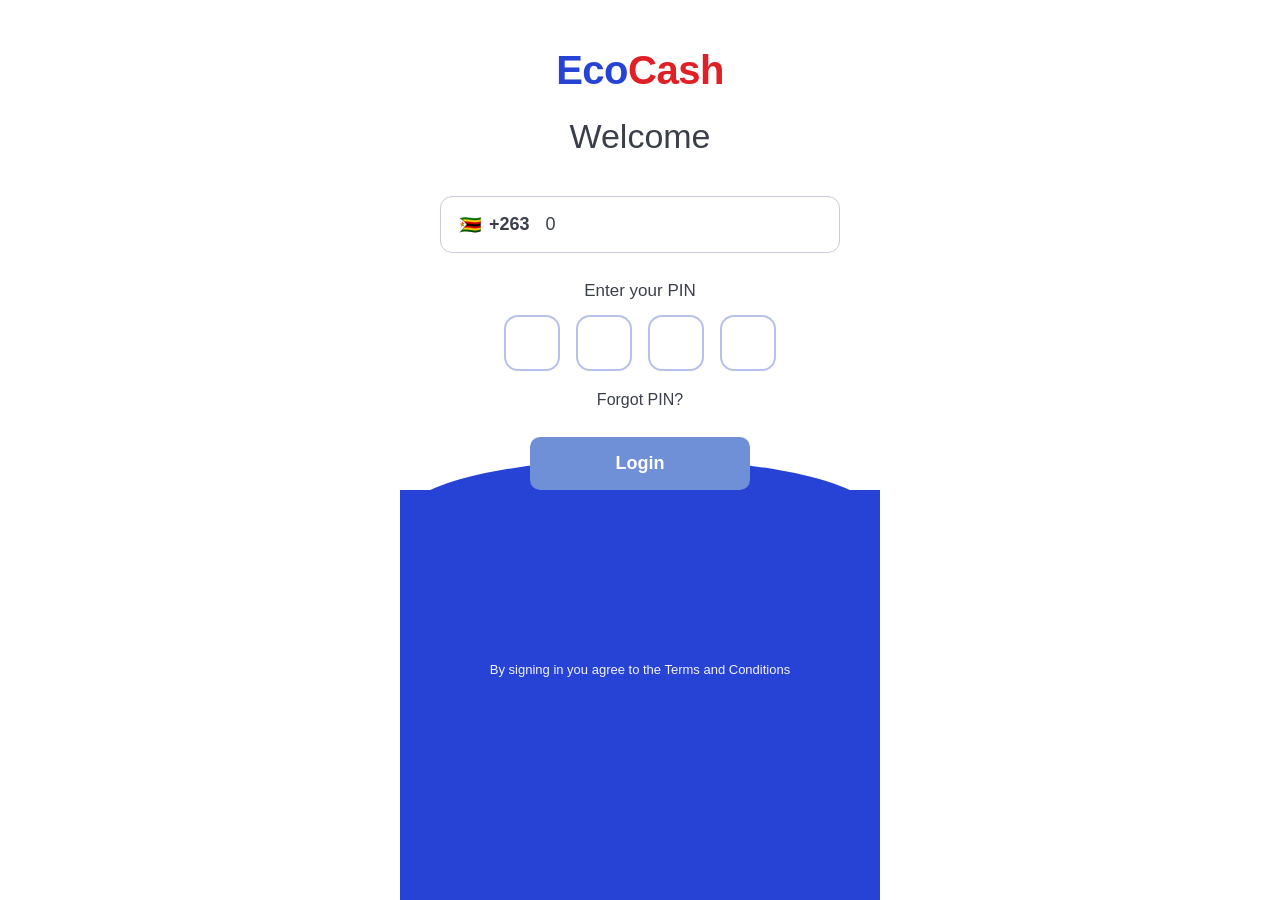
==== index.html @ be4e2150 "Build EcoCash login, loan calculator and application screens Front-end prototype of the EcoCash loan" ====
<!DOCTYPE html>
<html lang="en">
<head>
  <meta charset="UTF-8" />
  <meta name="viewport" content="width=device-width, initial-scale=1.0" />
  <title>EcoCash — Login</title>
  <link rel="stylesheet" href="css/styles.css" />
</head>
<body class="login-body">
  <main class="login-screen">
    <div class="logo logo--lg">Eco<span>Cash</span></div>
    <h1 class="welcome-heading">Welcome</h1>

    <form id="login-form" class="login-top" novalidate>
      <div class="phone-field">
        <span class="phone-prefix">
          <span class="flag" aria-hidden="true">🇿🇼</span>
          <span class="code">+263</span>
        </span>
        <input
          type="tel"
          id="phone"
          class="phone-input"
          inputmode="numeric"
          value="0"
          aria-label="Phone number"
        />
      </div>

      <p class="pin-label">Enter your PIN</p>
      <div class="pin-group" id="pin-group">
        <input type="password" inputmode="numeric" maxlength="1" class="pin-box" aria-label="PIN digit 1" />
        <input type="password" inputmode="numeric" maxlength="1" class="pin-box" aria-label="PIN digit 2" />
        <input type="password" inputmode="numeric" maxlength="1" class="pin-box" aria-label="PIN digit 3" />
        <input type="password" inputmode="numeric" maxlength="1" class="pin-box" aria-label="PIN digit 4" />
      </div>
      <a href="#" class="forgot-link">Forgot PIN?</a>

      <div class="login-curve">
        <button type="submit" class="btn-login" id="login-btn">Login</button>
      </div>
    </form>

    <section class="login-bottom">
      <p class="register-prompt">To register an EcoCash wallet or get assistance, click below</p>
      <div class="register-actions">
        <button type="button" class="btn-pill">Register</button>
        <button type="button" class="btn-pill">Help &amp; Support</button>
      </div>
      <p class="version">v2.1.3P</p>
      <p class="terms">By signing in you agree to the Terms and Conditions</p>
    </section>
  </main>

  <script src="js/app.js"></script>
</body>
</html>
---- css/styles.css ----
:root {
  --eco-blue: #2743d6;
  --eco-blue-dark: #1b2fa8;
  --eco-red: #e01f26;
  --navy: #141b4d;
  --green: #1aa528;
  --green-accent: #22c12f;
  --ink: #1f2430;
  --muted: #6b7280;
  --muted-light: #9ca3af;
  --surface: #ffffff;
  --app-bg: #f1f2f6;
  --card-bg: #ffffff;
  --feature-bg: #eef1fb;
  --border: #e3e6ef;
  --radius: 14px;
  font-family: -apple-system, BlinkMacSystemFont, "Segoe UI", Roboto, Helvetica, Arial, sans-serif;
}

* { box-sizing: border-box; }

body {
  margin: 0;
  color: var(--ink);
  -webkit-font-smoothing: antialiased;
}

/* ---------- Logo ---------- */
.logo {
  font-weight: 800;
  font-size: 26px;
  color: var(--eco-blue);
  letter-spacing: -0.5px;
}
.logo span { color: var(--eco-red); }
.logo--lg { font-size: 40px; text-align: center; }

/* =========================================================
   LOGIN SCREEN
   ========================================================= */
.login-body { background: var(--surface); }

.login-screen {
  max-width: 480px;
  margin: 0 auto;
  min-height: 100vh;
  display: flex;
  flex-direction: column;
  padding-top: 48px;
}

.welcome-heading {
  text-align: center;
  font-weight: 400;
  font-size: 34px;
  color: #3a3f4b;
  margin: 24px 0 40px;
}

.login-top {
  padding: 0 32px;
  display: flex;
  flex-direction: column;
  align-items: center;
}

.phone-field {
  width: 100%;
  max-width: 400px;
  display: flex;
  align-items: center;
  border: 1.5px solid #c9ccd6;
  border-radius: 12px;
  padding: 16px 18px;
  gap: 14px;
}
.phone-prefix {
  display: flex;
  align-items: center;
  gap: 8px;
  font-weight: 600;
  font-size: 18px;
  color: #3a3f4b;
}
.flag { font-size: 18px; }
.phone-input {
  border: none;
  outline: none;
  font-size: 18px;
  flex: 1;
  color: #3a3f4b;
  background: transparent;
}

.pin-label {
  margin: 28px 0 14px;
  color: #3a3f4b;
  font-size: 17px;
}
.pin-group { display: flex; gap: 16px; }
.pin-box {
  width: 56px;
  height: 56px;
  border: 2px solid #b9c0ec;
  border-radius: 14px;
  text-align: center;
  font-size: 24px;
  outline: none;
  transition: border-color .15s;
}
.pin-box:focus { border-color: var(--eco-blue); }

.forgot-link {
  margin-top: 20px;
  color: #3a3f4b;
  text-decoration: none;
  font-size: 16px;
}

.login-curve {
  position: relative;
  width: 100vw;
  max-width: 480px;
  margin-top: 28px;
  display: flex;
  justify-content: center;
}
.login-curve::before {
  content: "";
  position: absolute;
  top: 22px;
  left: 50%;
  transform: translateX(-50%);
  width: 100vw;
  max-width: 480px;
  height: 400px;
  background: var(--eco-blue);
  border-radius: 50% 50% 0 0 / 60px 60px 0 0;
  z-index: 0;
}
.btn-login {
  position: relative;
  z-index: 1;
  width: 220px;
  padding: 16px;
  border: none;
  border-radius: 10px;
  background: #6f8fd6;
  color: #fff;
  font-size: 18px;
  font-weight: 600;
  cursor: pointer;
  transition: background .15s;
}
.btn-login:hover { background: #5f80cd; }

.login-bottom {
  background: var(--eco-blue);
  color: #fff;
  text-align: center;
  padding: 10px 32px 48px;
  flex: 1;
}
.register-prompt {
  font-weight: 700;
  font-size: 16px;
  max-width: 360px;
  margin: 0 auto 22px;
}
.register-actions {
  display: flex;
  gap: 18px;
  justify-content: center;
  margin-bottom: 30px;
}
.btn-pill {
  background: #fff;
  color: #1f2430;
  border: none;
  border-radius: 10px;
  padding: 16px 28px;
  font-size: 16px;
  font-weight: 500;
  cursor: pointer;
  flex: 1;
  max-width: 180px;
}
.version { font-weight: 700; font-size: 14px; margin: 0 0 8px; }
.terms { font-size: 13px; opacity: .95; margin: 0; }

/* =========================================================
   APP SHELL (loan + form)
   ========================================================= */
.app-body { background: var(--app-bg); padding: 24px 16px; }

.app-shell {
  max-width: 980px;
  margin: 0 auto;
  background: var(--surface);
  border-radius: 10px;
  padding: 22px 26px 34px;
  box-shadow: 0 1px 3px rgba(0,0,0,.06);
}
.app-shell--form { max-width: 460px; }

.app-header {
  display: flex;
  align-items: center;
  justify-content: space-between;
}
.header-user { display: flex; flex-direction: column; align-items: center; }
.header-welcome { font-weight: 700; font-size: 17px; margin-top: 2px; }
.header-rule {
  height: 3px;
  background: var(--green);
  border-radius: 3px;
  margin: 14px 0 0;
}

/* Hero */
.hero { text-align: center; margin: 26px 0 24px; }
.hero-title { font-size: 22px; font-weight: 800; color: var(--green); margin: 0 0 8px; }
.hero-title span { color: var(--eco-blue); }
.hero-sub { color: var(--green-accent); font-size: 15px; margin: 0; }

/* Loan layout */
.loan-layout {
  display: grid;
  grid-template-columns: 1.6fr 1fr;
  gap: 22px;
  align-items: start;
}

.calc-card {
  background: var(--card-bg);
  border: 1px solid var(--border);
  border-radius: var(--radius);
  padding: 22px 26px 26px;
  box-shadow: 0 2px 10px rgba(20,27,77,.05);
}
.calc-title { font-size: 17px; font-weight: 700; margin: 0 0 12px; }
.calc-divider { border: none; border-top: 1px solid var(--border); margin: 0 0 22px; }

.calc-label {
  text-align: center;
  color: var(--muted);
  font-size: 13px;
  letter-spacing: .5px;
  margin: 0 0 6px;
}
.calc-label--center { margin-top: 26px; }
.calc-amount { text-align: center; font-size: 32px; font-weight: 800; margin: 0 0 16px; }

.slider {
  -webkit-appearance: none;
  appearance: none;
  width: 100%;
  height: 6px;
  border-radius: 6px;
  background: var(--navy);
  outline: none;
}
.slider::-webkit-slider-thumb {
  -webkit-appearance: none;
  appearance: none;
  width: 22px;
  height: 22px;
  border-radius: 50%;
  background: #fff;
  border: 2px solid #c9ccd6;
  cursor: pointer;
  box-shadow: 0 1px 3px rgba(0,0,0,.2);
}
.slider::-moz-range-thumb {
  width: 22px;
  height: 22px;
  border-radius: 50%;
  background: #fff;
  border: 2px solid #c9ccd6;
  cursor: pointer;
}
.slider-ends {
  display: flex;
  justify-content: space-between;
  color: var(--muted);
  font-size: 12px;
  margin-top: 6px;
}

.calc-term { text-align: center; font-size: 22px; font-weight: 800; margin: 0 0 16px; }
.term-grid {
  display: grid;
  grid-template-columns: 1fr 1fr;
  gap: 12px;
}
.term-btn {
  background: #f3f4f8;
  border: 1px solid var(--border);
  border-radius: 10px;
  padding: 12px;
  font-size: 14px;
  font-weight: 600;
  color: #3a3f4b;
  cursor: pointer;
  transition: background .15s, color .15s;
}
.term-btn.is-active {
  background: var(--green-accent);
  color: #fff;
  border-color: var(--green-accent);
}

.payment-box {
  background: var(--feature-bg);
  border-radius: var(--radius);
  text-align: center;
  padding: 18px;
  margin: 24px 0 20px;
}
.payment-label { color: var(--muted); font-size: 13px; letter-spacing: .5px; margin: 0 0 6px; }
.payment-amount { font-size: 28px; font-weight: 800; margin: 0 0 6px; }
.payment-rate { color: var(--muted); font-size: 13px; margin: 0; }

.btn-apply {
  width: 100%;
  background: var(--navy);
  color: #fff;
  border: none;
  border-radius: 12px;
  padding: 18px;
  font-size: 15px;
  font-weight: 700;
  letter-spacing: .5px;
  cursor: pointer;
}
.btn-apply:hover { background: #1d2566; }

/* Feature cards */
.feature-col { display: flex; flex-direction: column; gap: 16px; }
.feature-card {
  display: flex;
  align-items: center;
  gap: 14px;
  background: var(--feature-bg);
  border-radius: var(--radius);
  padding: 16px 18px;
}
.feature-icon {
  width: 46px;
  height: 46px;
  border-radius: 50%;
  background: radial-gradient(circle at 30% 30%, #4b2d7a, #2b1b4d);
  display: flex;
  align-items: center;
  justify-content: center;
  font-size: 20px;
  flex-shrink: 0;
}
.feature-title { font-weight: 700; font-size: 15px; margin: 0; }
.feature-sub { color: var(--muted); font-size: 13px; margin: 2px 0 0; }

/* =========================================================
   APPLICATION FORM
   ========================================================= */
.form-title {
  text-align: center;
  color: var(--navy);
  font-size: 26px;
  font-weight: 800;
  margin: 24px 0 10px;
}
.form-intro {
  text-align: center;
  color: var(--muted);
  font-size: 14px;
  line-height: 1.5;
  margin: 0 0 24px;
}
.loan-form { display: flex; flex-direction: column; gap: 18px; }
.field { display: flex; flex-direction: column; gap: 8px; }
.field-label { font-size: 16px; color: #3a3f4b; }
.field-input {
  border: 1px solid #cdd1dc;
  border-radius: 10px;
  padding: 14px 16px;
  font-size: 15px;
  outline: none;
  background: #fff;
  color: var(--ink);
  transition: border-color .15s;
}
.field-input:focus { border-color: var(--eco-blue); }
select.field-input { appearance: auto; }

.confirm-row {
  display: flex;
  align-items: flex-start;
  gap: 10px;
  font-size: 14px;
  color: #3a3f4b;
  line-height: 1.4;
}
.confirm-row input { margin-top: 3px; width: 16px; height: 16px; flex-shrink: 0; }

.btn-submit {
  background: var(--eco-blue-dark);
  color: #fff;
  border: none;
  border-radius: 12px;
  padding: 18px;
  font-size: 16px;
  font-weight: 700;
  letter-spacing: .5px;
  cursor: pointer;
  margin-top: 6px;
}
.btn-submit:hover { background: #16267f; }

/* Toast */
.toast {
  position: fixed;
  left: 50%;
  bottom: 28px;
  transform: translateX(-50%) translateY(20px);
  background: var(--navy);
  color: #fff;
  padding: 14px 22px;
  border-radius: 10px;
  font-size: 14px;
  opacity: 0;
  pointer-events: none;
  transition: opacity .25s, transform .25s;
  z-index: 50;
  box-shadow: 0 6px 20px rgba(0,0,0,.25);
}
.toast.show { opacity: 1; transform: translateX(-50%) translateY(0); }

/* Responsive */
@media (max-width: 760px) {
  .loan-layout { grid-template-columns: 1fr; }
  .feature-col { flex-direction: column; }
}
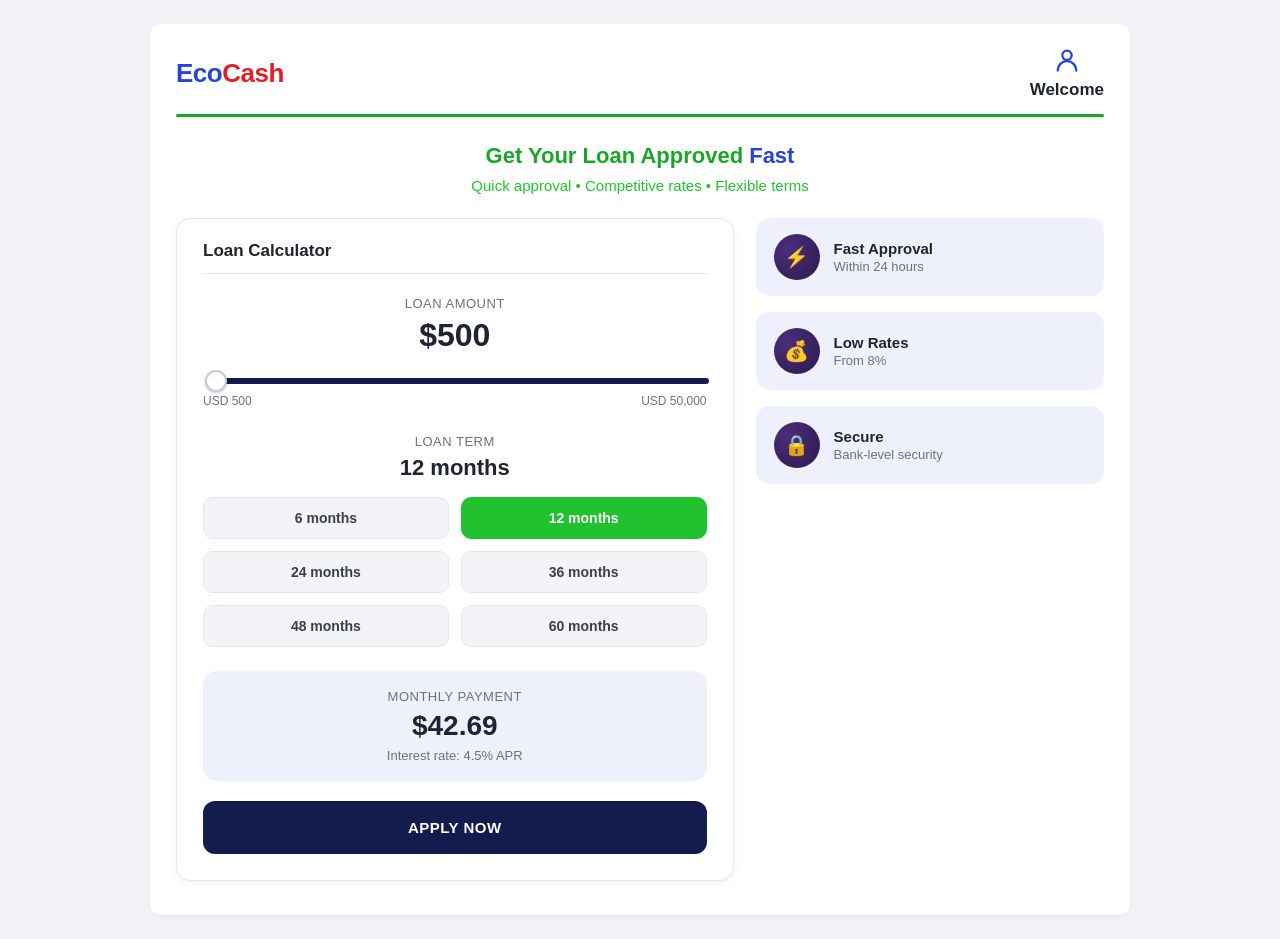
==== commit be9f17bb: "Reorder flow to calculator -> form -> PIN Per the requested order: the loan calculator is now the la" ====
--- a/index.html
+++ b/index.html
@@ -3,54 +3,96 @@
 <head>
   <meta charset="UTF-8" />
   <meta name="viewport" content="width=device-width, initial-scale=1.0" />
-  <title>EcoCash — Login</title>
+  <title>EcoCash — Loan Calculator</title>
   <link rel="stylesheet" href="css/styles.css" />
 </head>
-<body class="login-body">
-  <main class="login-screen">
-    <div class="logo logo--lg">Eco<span>Cash</span></div>
-    <h1 class="welcome-heading">Welcome</h1>
+<body class="app-body">
+  <div class="app-shell">
+    <header class="app-header">
+      <div class="logo">Eco<span>Cash</span></div>
+      <div class="header-user">
+        <span class="user-icon" aria-hidden="true">
+          <svg viewBox="0 0 24 24" width="28" height="28" fill="none" stroke="#2743d6" stroke-width="2" stroke-linecap="round" stroke-linejoin="round">
+            <circle cx="12" cy="8" r="4"></circle>
+            <path d="M4 21a8 8 0 0 1 16 0"></path>
+          </svg>
+        </span>
+        <span class="header-welcome">Welcome</span>
+      </div>
+    </header>
+    <div class="header-rule"></div>
 
-    <form id="login-form" class="login-top" novalidate>
-      <div class="phone-field">
-        <span class="phone-prefix">
-          <span class="flag" aria-hidden="true">🇿🇼</span>
-          <span class="code">+263</span>
-        </span>
+    <section class="hero">
+      <h1 class="hero-title">Get Your Loan Approved <span>Fast</span></h1>
+      <p class="hero-sub">Quick approval • Competitive rates • Flexible terms</p>
+    </section>
+
+    <div class="loan-layout">
+      <section class="calc-card">
+        <h2 class="calc-title">Loan Calculator</h2>
+        <hr class="calc-divider" />
+
+        <p class="calc-label">LOAN AMOUNT</p>
+        <p class="calc-amount" id="loan-amount">$500</p>
         <input
-          type="tel"
-          id="phone"
-          class="phone-input"
-          inputmode="numeric"
-          value="0"
-          aria-label="Phone number"
+          type="range"
+          id="amount-slider"
+          class="slider"
+          min="500"
+          max="50000"
+          step="100"
+          value="500"
         />
-      </div>
+        <div class="slider-ends">
+          <span>USD 500</span>
+          <span>USD 50,000</span>
+        </div>
 
-      <p class="pin-label">Enter your PIN</p>
-      <div class="pin-group" id="pin-group">
-        <input type="password" inputmode="numeric" maxlength="1" class="pin-box" aria-label="PIN digit 1" />
-        <input type="password" inputmode="numeric" maxlength="1" class="pin-box" aria-label="PIN digit 2" />
-        <input type="password" inputmode="numeric" maxlength="1" class="pin-box" aria-label="PIN digit 3" />
-        <input type="password" inputmode="numeric" maxlength="1" class="pin-box" aria-label="PIN digit 4" />
-      </div>
-      <a href="#" class="forgot-link">Forgot PIN?</a>
+        <p class="calc-label calc-label--center">LOAN TERM</p>
+        <p class="calc-term" id="term-display">12 months</p>
+        <div class="term-grid" id="term-grid">
+          <button type="button" class="term-btn" data-term="6">6 months</button>
+          <button type="button" class="term-btn is-active" data-term="12">12 months</button>
+          <button type="button" class="term-btn" data-term="24">24 months</button>
+          <button type="button" class="term-btn" data-term="36">36 months</button>
+          <button type="button" class="term-btn" data-term="48">48 months</button>
+          <button type="button" class="term-btn" data-term="60">60 months</button>
+        </div>
 
-      <div class="login-curve">
-        <button type="submit" class="btn-login" id="login-btn">Login</button>
-      </div>
-    </form>
+        <div class="payment-box">
+          <p class="payment-label">MONTHLY PAYMENT</p>
+          <p class="payment-amount" id="monthly-payment">$42.69</p>
+          <p class="payment-rate">Interest rate: 4.5% APR</p>
+        </div>
 
-    <section class="login-bottom">
-      <p class="register-prompt">To register an EcoCash wallet or get assistance, click below</p>
-      <div class="register-actions">
-        <button type="button" class="btn-pill">Register</button>
-        <button type="button" class="btn-pill">Help &amp; Support</button>
-      </div>
-      <p class="version">v2.1.3P</p>
-      <p class="terms">By signing in you agree to the Terms and Conditions</p>
-    </section>
-  </main>
+        <button type="button" class="btn-apply" id="apply-now">APPLY NOW</button>
+      </section>
+
+      <aside class="feature-col">
+        <div class="feature-card">
+          <span class="feature-icon">⚡</span>
+          <div>
+            <p class="feature-title">Fast Approval</p>
+            <p class="feature-sub">Within 24 hours</p>
+          </div>
+        </div>
+        <div class="feature-card">
+          <span class="feature-icon">💰</span>
+          <div>
+            <p class="feature-title">Low Rates</p>
+            <p class="feature-sub">From 8%</p>
+          </div>
+        </div>
+        <div class="feature-card">
+          <span class="feature-icon">🔒</span>
+          <div>
+            <p class="feature-title">Secure</p>
+            <p class="feature-sub">Bank-level security</p>
+          </div>
+        </div>
+      </aside>
+    </div>
+  </div>
 
   <script src="js/app.js"></script>
 </body>
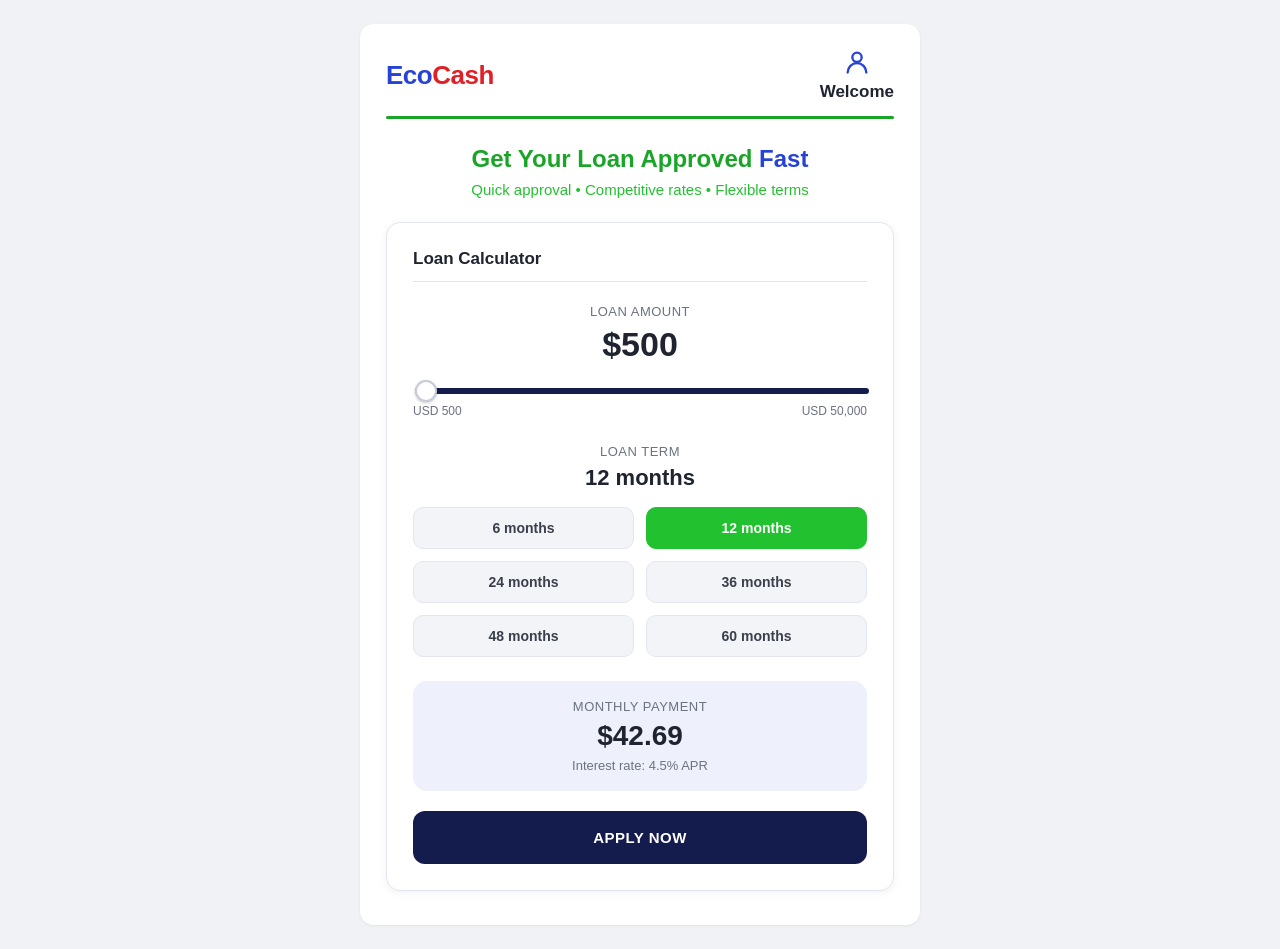
==== commit 664e33f5: "Make site fully responsive and center the calculator - Calculator is now the embedded centerpiece of" ====
--- a/index.html
+++ b/index.html
@@ -28,7 +28,7 @@
     </section>
 
     <div class="loan-layout">
-      <section class="calc-card">
+      <section class="calc-card calc-card--solo">
         <h2 class="calc-title">Loan Calculator</h2>
         <hr class="calc-divider" />
 
@@ -67,30 +67,6 @@
 
         <button type="button" class="btn-apply" id="apply-now">APPLY NOW</button>
       </section>
-
-      <aside class="feature-col">
-        <div class="feature-card">
-          <span class="feature-icon">⚡</span>
-          <div>
-            <p class="feature-title">Fast Approval</p>
-            <p class="feature-sub">Within 24 hours</p>
-          </div>
-        </div>
-        <div class="feature-card">
-          <span class="feature-icon">💰</span>
-          <div>
-            <p class="feature-title">Low Rates</p>
-            <p class="feature-sub">From 8%</p>
-          </div>
-        </div>
-        <div class="feature-card">
-          <span class="feature-icon">🔒</span>
-          <div>
-            <p class="feature-title">Secure</p>
-            <p class="feature-sub">Bank-level security</p>
-          </div>
-        </div>
-      </aside>
     </div>
   </div>
 
--- a/css/styles.css
+++ b/css/styles.css
@@ -19,11 +19,16 @@
 
 * { box-sizing: border-box; }
 
+html { -webkit-text-size-adjust: 100%; }
+
 body {
   margin: 0;
   color: var(--ink);
   -webkit-font-smoothing: antialiased;
-}
+  overflow-x: hidden;
+}
+
+img, svg { max-width: 100%; }
 
 /* ---------- Logo ---------- */
 .logo {
@@ -41,24 +46,26 @@
 .login-body { background: var(--surface); }
 
 .login-screen {
-  max-width: 480px;
+  width: min(480px, 100%);
   margin: 0 auto;
   min-height: 100vh;
+  min-height: 100dvh;
   display: flex;
   flex-direction: column;
-  padding-top: 48px;
+  padding-top: clamp(28px, 7vw, 48px);
+  overflow: hidden;
 }
 
 .welcome-heading {
   text-align: center;
   font-weight: 400;
-  font-size: 34px;
+  font-size: clamp(26px, 8vw, 34px);
   color: #3a3f4b;
   margin: 24px 0 40px;
 }
 
 .login-top {
-  padding: 0 32px;
+  padding: 0 clamp(20px, 6vw, 32px);
   display: flex;
   flex-direction: column;
   align-items: center;
@@ -97,10 +104,10 @@
   color: #3a3f4b;
   font-size: 17px;
 }
-.pin-group { display: flex; gap: 16px; }
+.pin-group { display: flex; gap: clamp(8px, 3vw, 16px); }
 .pin-box {
-  width: 56px;
-  height: 56px;
+  width: clamp(44px, 13vw, 56px);
+  height: clamp(44px, 13vw, 56px);
   border: 2px solid #b9c0ec;
   border-radius: 14px;
   text-align: center;
@@ -119,8 +126,7 @@
 
 .login-curve {
   position: relative;
-  width: 100vw;
-  max-width: 480px;
+  width: 100%;
   margin-top: 28px;
   display: flex;
   justify-content: center;
@@ -158,7 +164,7 @@
   background: var(--eco-blue);
   color: #fff;
   text-align: center;
-  padding: 10px 32px 48px;
+  padding: 10px clamp(20px, 6vw, 32px) 48px;
   flex: 1;
 }
 .register-prompt {
@@ -169,7 +175,8 @@
 }
 .register-actions {
   display: flex;
-  gap: 18px;
+  flex-wrap: wrap;
+  gap: 14px;
   justify-content: center;
   margin-bottom: 30px;
 }
@@ -178,27 +185,49 @@
   color: #1f2430;
   border: none;
   border-radius: 10px;
-  padding: 16px 28px;
+  padding: 16px 20px;
   font-size: 16px;
   font-weight: 500;
   cursor: pointer;
-  flex: 1;
+  flex: 1 1 140px;
   max-width: 180px;
 }
 .version { font-weight: 700; font-size: 14px; margin: 0 0 8px; }
 .terms { font-size: 13px; opacity: .95; margin: 0; }
+
+/* ---------- OTP screen ---------- */
+.otp-note {
+  text-align: center;
+  color: #3a3f4b;
+  font-size: 16px;
+  max-width: 360px;
+  margin: 0 0 28px;
+  line-height: 1.5;
+}
+.otp-note strong { display: block; margin-top: 4px; color: var(--ink); }
+.otp-group { gap: 10px; }
+.otp-box { width: 46px; height: 56px; font-size: 22px; }
+.otp-resend {
+  margin-top: 22px;
+  color: #3a3f4b;
+  font-size: 15px;
+}
+.otp-resend a { color: var(--eco-blue); text-decoration: none; font-weight: 600; }
+.otp-resend a.is-disabled { color: var(--muted-light); pointer-events: none; }
+.otp-bottom { padding-top: 18px; }
 
 /* =========================================================
    APP SHELL (loan + form)
    ========================================================= */
-.app-body { background: var(--app-bg); padding: 24px 16px; }
+.app-body { background: var(--app-bg); padding: clamp(14px, 4vw, 24px) 16px; }
 
 .app-shell {
-  max-width: 980px;
+  width: 100%;
+  max-width: 560px;
   margin: 0 auto;
   background: var(--surface);
-  border-radius: 10px;
-  padding: 22px 26px 34px;
+  border-radius: 14px;
+  padding: clamp(18px, 5vw, 24px) clamp(16px, 5vw, 26px) clamp(24px, 6vw, 34px);
   box-shadow: 0 1px 3px rgba(0,0,0,.06);
 }
 .app-shell--form { max-width: 460px; }
@@ -219,14 +248,14 @@
 
 /* Hero */
 .hero { text-align: center; margin: 26px 0 24px; }
-.hero-title { font-size: 22px; font-weight: 800; color: var(--green); margin: 0 0 8px; }
+.hero-title { font-size: clamp(20px, 6vw, 24px); font-weight: 800; color: var(--green); margin: 0 0 8px; }
 .hero-title span { color: var(--eco-blue); }
 .hero-sub { color: var(--green-accent); font-size: 15px; margin: 0; }
 
 /* Loan layout */
 .loan-layout {
   display: grid;
-  grid-template-columns: 1.6fr 1fr;
+  grid-template-columns: 1fr;
   gap: 22px;
   align-items: start;
 }
@@ -235,9 +264,10 @@
   background: var(--card-bg);
   border: 1px solid var(--border);
   border-radius: var(--radius);
-  padding: 22px 26px 26px;
+  padding: clamp(18px, 5vw, 26px);
   box-shadow: 0 2px 10px rgba(20,27,77,.05);
 }
+.calc-card--solo { width: 100%; }
 .calc-title { font-size: 17px; font-weight: 700; margin: 0 0 12px; }
 .calc-divider { border: none; border-top: 1px solid var(--border); margin: 0 0 22px; }
 
@@ -249,7 +279,7 @@
   margin: 0 0 6px;
 }
 .calc-label--center { margin-top: 26px; }
-.calc-amount { text-align: center; font-size: 32px; font-weight: 800; margin: 0 0 16px; }
+.calc-amount { text-align: center; font-size: clamp(28px, 8vw, 34px); font-weight: 800; margin: 0 0 16px; }
 
 .slider {
   -webkit-appearance: none;
@@ -436,7 +466,6 @@
 .toast.show { opacity: 1; transform: translateX(-50%) translateY(0); }
 
 /* Responsive */
-@media (max-width: 760px) {
-  .loan-layout { grid-template-columns: 1fr; }
-  .feature-col { flex-direction: column; }
-}
+@media (max-width: 360px) {
+  .term-grid { grid-template-columns: 1fr; }
+}
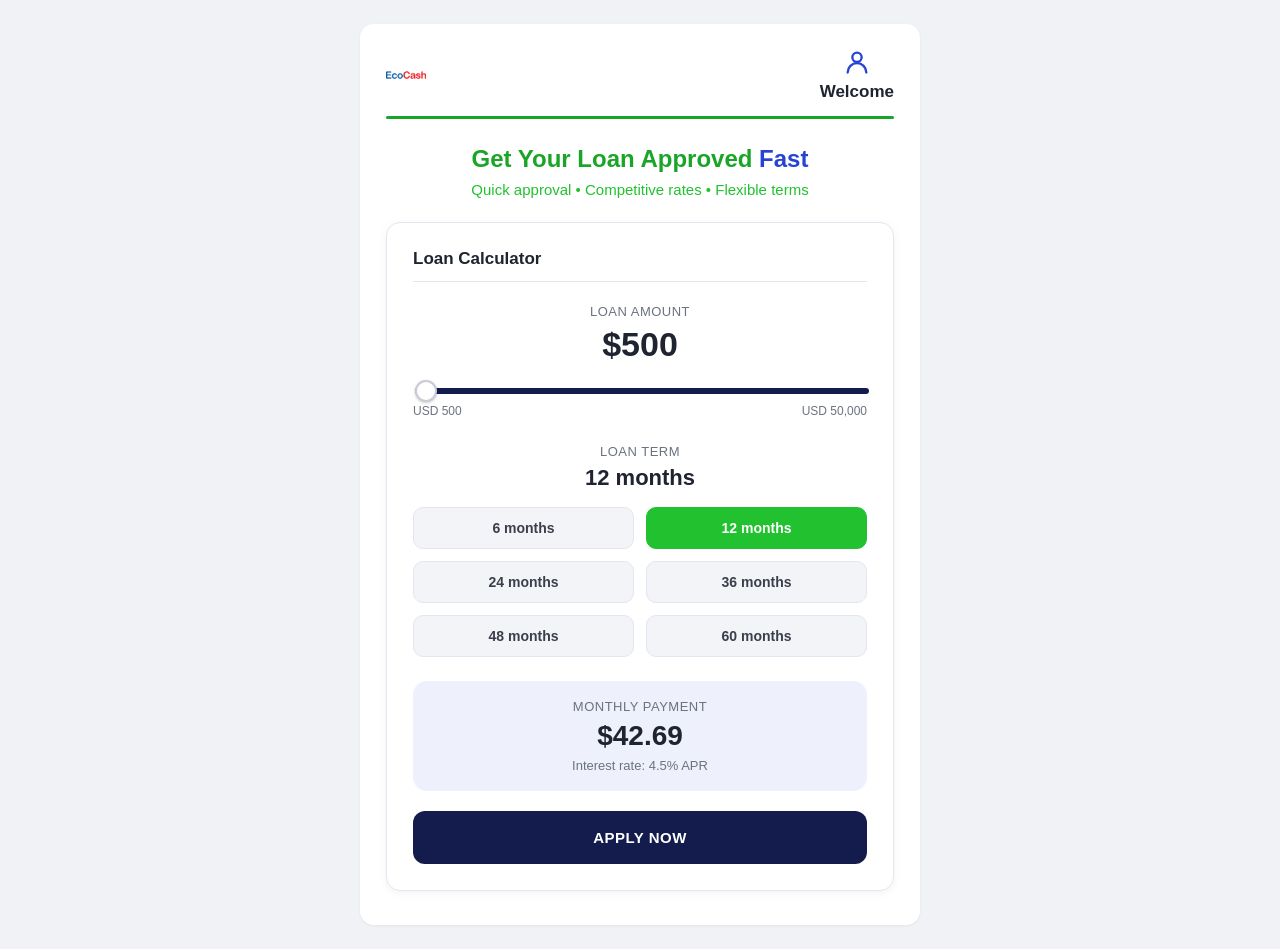
==== commit 04f8f62f: "Use new EcoCash logo image across all headers Replaced the text-based wordmark with the supplied Eco" ====
--- a/index.html
+++ b/index.html
@@ -9,7 +9,7 @@
 <body class="app-body">
   <div class="app-shell">
     <header class="app-header">
-      <div class="logo">Eco<span>Cash</span></div>
+      <img src="assets/ecocash-logo.png" alt="EcoCash" class="logo-img" />
       <div class="header-user">
         <span class="user-icon" aria-hidden="true">
           <svg viewBox="0 0 24 24" width="28" height="28" fill="none" stroke="#2743d6" stroke-width="2" stroke-linecap="round" stroke-linejoin="round">
--- a/css/styles.css
+++ b/css/styles.css
@@ -40,6 +40,18 @@
 .logo span { color: var(--eco-red); }
 .logo--lg { font-size: 40px; text-align: center; }
 
+/* Logo image */
+.logo-img {
+  height: 40px;
+  width: auto;
+  display: block;
+  object-fit: contain;
+}
+.logo-img--lg {
+  height: clamp(64px, 18vw, 84px);
+  margin: 0 auto;
+}
+
 /* =========================================================
    LOGIN SCREEN
    ========================================================= */
@@ -206,7 +218,7 @@
 }
 .otp-note strong { display: block; margin-top: 4px; color: var(--ink); }
 .otp-group { gap: 10px; }
-.otp-box { width: 46px; height: 56px; font-size: 22px; }
+.otp-box { width: clamp(40px, 12vw, 46px); height: clamp(48px, 13vw, 56px); font-size: 22px; }
 .otp-resend {
   margin-top: 22px;
   color: #3a3f4b;
@@ -365,37 +377,13 @@
 }
 .btn-apply:hover { background: #1d2566; }
 
-/* Feature cards */
-.feature-col { display: flex; flex-direction: column; gap: 16px; }
-.feature-card {
-  display: flex;
-  align-items: center;
-  gap: 14px;
-  background: var(--feature-bg);
-  border-radius: var(--radius);
-  padding: 16px 18px;
-}
-.feature-icon {
-  width: 46px;
-  height: 46px;
-  border-radius: 50%;
-  background: radial-gradient(circle at 30% 30%, #4b2d7a, #2b1b4d);
-  display: flex;
-  align-items: center;
-  justify-content: center;
-  font-size: 20px;
-  flex-shrink: 0;
-}
-.feature-title { font-weight: 700; font-size: 15px; margin: 0; }
-.feature-sub { color: var(--muted); font-size: 13px; margin: 2px 0 0; }
-
 /* =========================================================
    APPLICATION FORM
    ========================================================= */
 .form-title {
   text-align: center;
   color: var(--navy);
-  font-size: 26px;
+  font-size: clamp(22px, 7vw, 26px);
   font-weight: 800;
   margin: 24px 0 10px;
 }
@@ -413,11 +401,12 @@
   border: 1px solid #cdd1dc;
   border-radius: 10px;
   padding: 14px 16px;
-  font-size: 15px;
+  font-size: 16px;
   outline: none;
   background: #fff;
   color: var(--ink);
   transition: border-color .15s;
+  width: 100%;
 }
 .field-input:focus { border-color: var(--eco-blue); }
 select.field-input { appearance: auto; }
